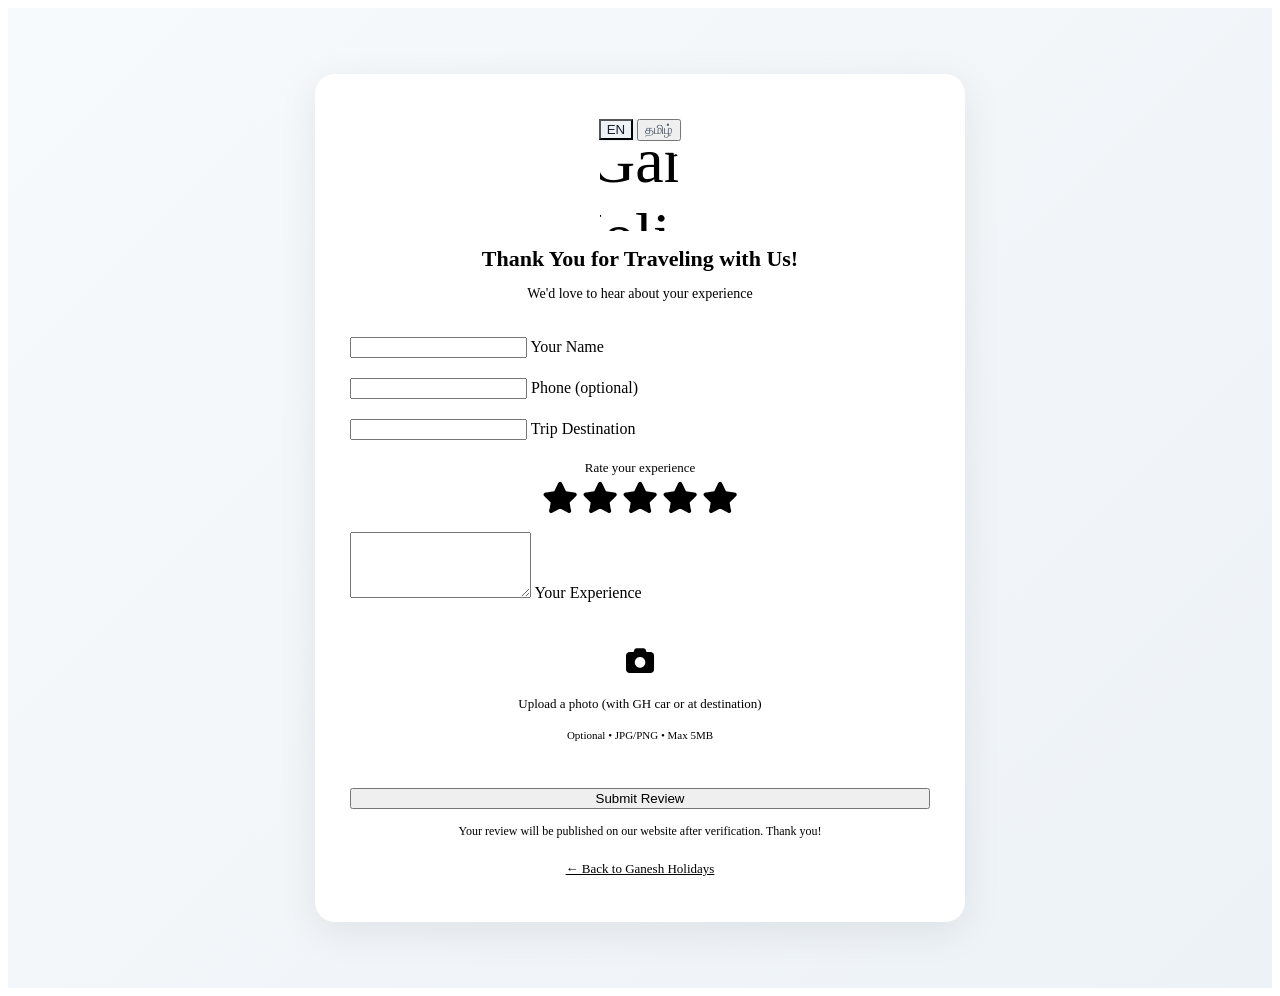
==== review.html @ cfc6bd31 "Add files via upload" ====
<!DOCTYPE html>
<html lang="en">
<head>
    <meta charset="UTF-8">
    <meta name="viewport" content="width=device-width, initial-scale=1.0">
    <title>Share Your Experience - Ganesh Holidays</title>
    <meta name="description" content="Share your travel experience with Ganesh Holidays. Your feedback helps us serve you better.">
    <link rel="icon" type="image/svg+xml" href="assets/favicon.svg">
    <link href="https://fonts.googleapis.com/css2?family=Sora:wght@300;400;600;700&family=Noto+Sans+Tamil:wght@300;400;600;700&display=swap" rel="stylesheet">
    <link rel="stylesheet" href="https://cdnjs.cloudflare.com/ajax/libs/font-awesome/6.5.1/css/all.min.css">
    <link rel="stylesheet" href="css/style.css">
    <style>
        .review-page {
            min-height: 100vh;
            background: linear-gradient(135deg, #f7fafc 0%, #edf2f7 100%);
            padding: 40px 20px;
            display: flex;
            align-items: center;
            justify-content: center;
        }
        .review-container {
            max-width: 580px;
            width: 100%;
            background: white;
            border-radius: 20px;
            padding: 45px 35px;
            box-shadow: 0 10px 40px rgba(0,0,0,0.08);
        }
        .review-header {
            text-align: center;
            margin-bottom: 35px;
        }
        .review-header .icon {
            font-size: 40px;
            margin-bottom: 12px;
        }
        .review-header h1 {
            font-size: 22px;
            color: var(--blue-dark);
            margin-bottom: 8px;
        }
        .review-header p {
            font-size: 14px;
            color: var(--gray-500);
        }
        .review-form {
            display: flex;
            flex-direction: column;
            gap: 20px;
        }
        .star-rating {
            text-align: center;
        }
        .star-rating label {
            font-size: 13px;
            color: var(--gray-600);
            display: block;
            margin-bottom: 8px;
        }
        .stars {
            display: flex;
            justify-content: center;
            gap: 8px;
        }
        .stars i {
            font-size: 28px;
            color: var(--gray-200);
            cursor: pointer;
            transition: color 0.2s, transform 0.2s;
        }
        .stars i:hover,
        .stars i.active {
            color: var(--gold);
            transform: scale(1.15);
        }
        .photo-upload {
            border: 2px dashed var(--gray-200);
            border-radius: var(--radius-md);
            padding: 25px;
            text-align: center;
            cursor: pointer;
            transition: var(--transition);
        }
        .photo-upload:hover {
            border-color: var(--gold);
            background: #fffbf5;
        }
        .photo-upload i {
            font-size: 28px;
            color: var(--gray-300);
            margin-bottom: 8px;
        }
        .photo-upload p {
            font-size: 13px;
            color: var(--gray-500);
        }
        .photo-upload small {
            font-size: 11px;
            color: var(--gray-300);
        }
        .review-lang {
            display: flex;
            justify-content: center;
            margin-bottom: 10px;
        }
        .review-lang .lang-toggle {
            background: #edf2f7;
        }
        .review-lang .lang-btn {
            color: #4a5568;
        }
        .review-lang .lang-btn.active {
            background: var(--gold);
            color: #1a202c;
        }
        .review-note {
            text-align: center;
            font-size: 12px;
            color: var(--gray-500);
            margin-top: 15px;
        }
        .back-link {
            text-align: center;
            margin-top: 20px;
        }
        .back-link a {
            color: var(--blue-dark);
            font-size: 13px;
            text-decoration: underline;
        }
    </style>
</head>
<body>
    <div class="review-page">
        <div class="review-container">
            <div class="review-lang">
                <div class="lang-toggle">
                    <button class="lang-btn active" data-lang="en">EN</button>
                    <button class="lang-btn" data-lang="ta">தமிழ்</button>
                </div>
            </div>

            <div class="review-header">
                <div class="icon" style="width:80px; height:80px; overflow:hidden; border-radius:12px; margin:0 auto;"><img src="assets/logo.jpg" alt="Ganesh Holidays" style="width:100%; height:100%; object-fit:cover; object-position:center 20%; transform:scale(1.6);"></div>
                <h1 data-i18n="review.page.title">Thank You for Traveling with Us!</h1>
                <p data-i18n="review.page.subtitle">We'd love to hear about your experience</p>
            </div>

            <form class="review-form" id="reviewForm" action="https://formspree.io/f/YOUR_FORM_ID" method="POST">
                <div class="form-group">
                    <input type="text" name="name" required placeholder=" " id="revName">
                    <label for="revName" data-i18n="review.form.name">Your Name</label>
                </div>

                <div class="form-group">
                    <input type="tel" name="phone" placeholder=" " id="revPhone">
                    <label for="revPhone" data-i18n="review.form.phone">Phone (optional)</label>
                </div>

                <div class="form-group">
                    <input type="text" name="destination" required placeholder=" " id="revDest">
                    <label for="revDest" data-i18n="review.form.destination">Trip Destination</label>
                </div>

                <div class="star-rating">
                    <label data-i18n="review.form.rating">Rate your experience</label>
                    <div class="stars" id="starRating">
                        <i class="fas fa-star" data-rating="1"></i>
                        <i class="fas fa-star" data-rating="2"></i>
                        <i class="fas fa-star" data-rating="3"></i>
                        <i class="fas fa-star" data-rating="4"></i>
                        <i class="fas fa-star" data-rating="5"></i>
                    </div>
                    <input type="hidden" name="rating" id="ratingValue" value="5">
                </div>

                <div class="form-group">
                    <textarea name="feedback" rows="4" required placeholder=" " id="revFeedback"></textarea>
                    <label for="revFeedback" data-i18n="review.form.feedback">Your Experience</label>
                </div>

                <div class="photo-upload" id="photoUpload">
                    <i class="fas fa-camera"></i>
                    <p data-i18n="review.form.photo">Upload a photo (with GH car or at destination)</p>
                    <small data-i18n="review.form.photoHint">Optional • JPG/PNG • Max 5MB</small>
                    <input type="file" name="photo" accept="image/*" style="display:none" id="photoInput">
                </div>

                <button type="submit" class="btn btn-primary btn-full" data-i18n="review.form.submit">Submit Review</button>
            </form>

            <p class="review-note" data-i18n="review.form.note">Your review will be published on our website after verification. Thank you!</p>

            <div class="back-link">
                <a href="index.html" data-i18n="review.back">← Back to Ganesh Holidays</a>
            </div>
        </div>
    </div>

    <script src="js/i18n.js"></script>
    <script>
        // Star rating interaction
        const stars = document.querySelectorAll('#starRating i');
        const ratingInput = document.getElementById('ratingValue');

        stars.forEach(star => {
            star.addEventListener('click', () => {
                const rating = star.getAttribute('data-rating');
                ratingInput.value = rating;

                stars.forEach((s, index) => {
                    if (index < rating) {
                        s.classList.add('active');
                    } else {
                        s.classList.remove('active');
                    }
                });
            });

            star.addEventListener('mouseenter', () => {
                const rating = star.getAttribute('data-rating');
                stars.forEach((s, index) => {
                    if (index < rating) {
                        s.style.color = 'var(--gold)';
                    } else {
                        s.style.color = '';
                    }
                });
            });
        });

        document.getElementById('starRating').addEventListener('mouseleave', () => {
            const currentRating = ratingInput.value;
            stars.forEach((s, index) => {
                s.style.color = '';
                if (index < currentRating) {
                    s.classList.add('active');
                }
            });
        });

        // Set all stars active by default (rating 5)
        stars.forEach(s => s.classList.add('active'));

        // Photo upload click
        document.getElementById('photoUpload').addEventListener('click', () => {
            document.getElementById('photoInput').click();
        });

        document.getElementById('photoInput').addEventListener('change', (e) => {
            if (e.target.files.length > 0) {
                const fileName = e.target.files[0].name;
                document.querySelector('#photoUpload p').textContent = '✅ ' + fileName;
            }
        });

        // Form submission
        document.getElementById('reviewForm').addEventListener('submit', (e) => {
            e.preventDefault();
            alert('Thank you! Your review has been submitted and will appear on our website after approval.');
            e.target.reset();
            stars.forEach(s => s.classList.add('active'));
            ratingInput.value = 5;
            document.querySelector('#photoUpload p').textContent = 'Upload a photo (with GTT car or at destination)';
        });
    </script>
</body>
</html>
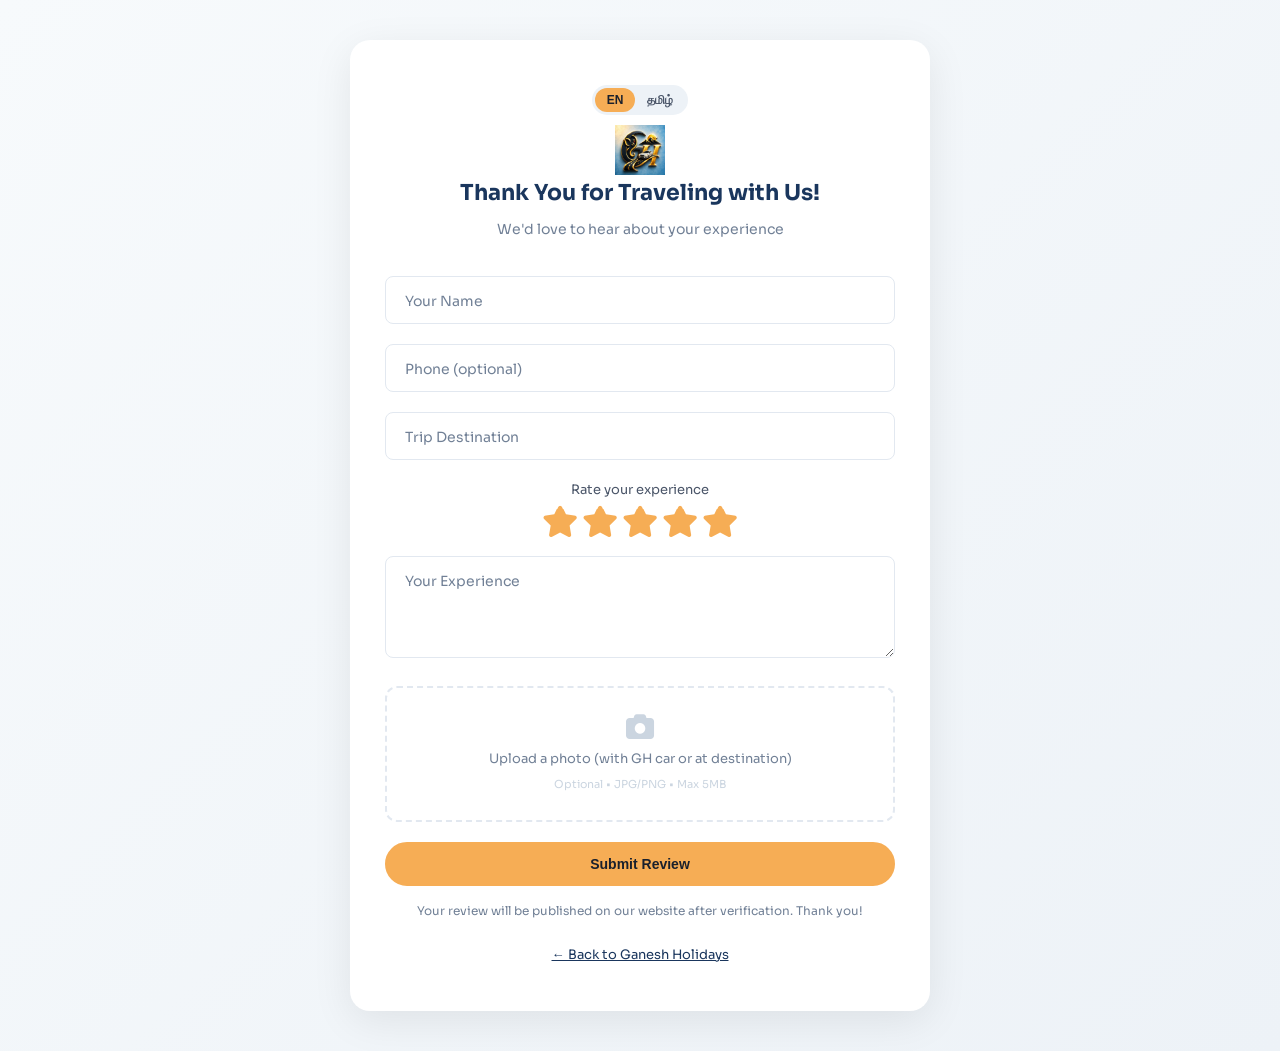
==== commit 8c7101f5: "Add files via upload" ====
--- a/review.html
+++ b/review.html
@@ -141,7 +141,7 @@
             </div>
 
             <div class="review-header">
-                <div class="icon" style="width:80px; height:80px; overflow:hidden; border-radius:12px; margin:0 auto;"><img src="assets/logo.jpg" alt="Ganesh Holidays" style="width:100%; height:100%; object-fit:cover; object-position:center 20%; transform:scale(1.6);"></div>
+                <div class="icon" style="width:50px; height:50px; margin:0 auto;"><img src="assets/logo.jpg" alt="Ganesh Holidays" style="width:100%; height:100%; object-fit:contain;"></div>
                 <h1 data-i18n="review.page.title">Thank You for Traveling with Us!</h1>
                 <p data-i18n="review.page.subtitle">We'd love to hear about your experience</p>
             </div>
--- a/css/style.css
+++ b/css/style.css
@@ -0,0 +1,1123 @@
+/* ============================================
+   GANESH TRAVELS - Main Stylesheet
+   Color Palette: Blue (#1a365d) + Gold (#f6ad55)
+   ============================================ */
+
+/* === RESET & BASE === */
+*, *::before, *::after {
+    margin: 0;
+    padding: 0;
+    box-sizing: border-box;
+}
+
+:root {
+    --blue-dark: #1a365d;
+    --blue-mid: #2a4a7f;
+    --blue-light: #3b5998;
+    --gold: #f6ad55;
+    --gold-dark: #dd9a3c;
+    --gold-light: #fbd38d;
+    --white: #ffffff;
+    --gray-50: #f7fafc;
+    --gray-100: #edf2f7;
+    --gray-200: #e2e8f0;
+    --gray-300: #cbd5e0;
+    --gray-500: #718096;
+    --gray-600: #4a5568;
+    --gray-700: #2d3748;
+    --gray-900: #1a202c;
+    --shadow-sm: 0 2px 8px rgba(0,0,0,0.08);
+    --shadow-md: 0 4px 20px rgba(0,0,0,0.1);
+    --shadow-lg: 0 10px 40px rgba(0,0,0,0.12);
+    --radius-sm: 8px;
+    --radius-md: 12px;
+    --radius-lg: 20px;
+    --transition: all 0.3s ease;
+}
+
+html {
+    scroll-behavior: smooth;
+    scroll-padding-top: 60px;
+}
+
+body {
+    font-family: 'Sora', sans-serif;
+    font-size: 16px;
+    line-height: 1.6;
+    color: var(--gray-700);
+    background: var(--white);
+    overflow-x: hidden;
+}
+
+body.tamil {
+    font-family: 'Noto Sans Tamil', 'Sora', sans-serif;
+}
+
+a {
+    text-decoration: none;
+    color: inherit;
+}
+
+img {
+    max-width: 100%;
+    height: auto;
+    display: block;
+}
+
+.container {
+    max-width: 1200px;
+    margin: 0 auto;
+    padding: 0 20px;
+}
+
+/* === NAVIGATION === */
+.navbar {
+    position: fixed;
+    top: 0;
+    left: 0;
+    right: 0;
+    z-index: 1000;
+    background: rgba(15, 23, 42, 0.95);
+    backdrop-filter: blur(12px);
+    -webkit-backdrop-filter: blur(12px);
+    border-bottom: 1px solid rgba(246, 173, 85, 0.15);
+    transition: var(--transition);
+}
+
+.navbar.scrolled {
+    background: rgba(15, 23, 42, 0.98);
+    box-shadow: 0 2px 20px rgba(0,0,0,0.4);
+}
+
+.nav-container {
+    max-width: 1200px;
+    margin: 0 auto;
+    padding: 8px 20px;
+    display: flex;
+    align-items: center;
+    justify-content: space-between;
+}
+
+.nav-logo {
+    display: flex;
+    align-items: center;
+    gap: 10px;
+}
+
+.logo-icon {
+    position: relative;
+    flex-shrink: 0;
+    width: 50px;
+    height: 50px;
+    overflow: visible;
+    border-radius: 0;
+    background: none;
+}
+
+.logo-img {
+    width: 100%;
+    height: 100%;
+    object-fit: contain;
+    object-position: center center;
+    border-radius: 0;
+    background: none;
+}
+
+.logo-img-footer {
+    filter: brightness(1.1);
+}
+
+.logo-text {
+    display: flex;
+    flex-direction: column;
+}
+
+.logo-brand {
+    font-family: 'Sora', sans-serif;
+    font-weight: 700;
+    font-size: 16px;
+    color: #ffffff;
+    letter-spacing: 1.5px;
+}
+
+.logo-tagline {
+    font-family: 'Josefin Sans', sans-serif;
+    font-weight: 400;
+    font-size: 9px;
+    color: #f6ad55;
+    letter-spacing: 2px;
+    text-transform: uppercase;
+}
+
+.nav-menu {
+    display: flex;
+    gap: 28px;
+}
+
+.nav-link {
+    font-size: 14px;
+    font-weight: 600;
+    color: rgba(255, 255, 255, 0.75);
+    transition: var(--transition);
+    position: relative;
+}
+
+.nav-link::after {
+    content: '';
+    position: absolute;
+    bottom: -4px;
+    left: 0;
+    width: 0;
+    height: 2px;
+    background: var(--gold);
+    transition: width 0.3s ease;
+}
+
+.nav-link:hover {
+    color: #ffffff;
+}
+
+.nav-link:hover::after {
+    width: 100%;
+}
+
+.nav-right {
+    display: flex;
+    align-items: center;
+    gap: 15px;
+}
+
+.lang-toggle {
+    display: flex;
+    background: rgba(255, 255, 255, 0.1);
+    border-radius: 20px;
+    padding: 3px;
+}
+
+.lang-btn {
+    border: none;
+    background: transparent;
+    padding: 5px 12px;
+    border-radius: 18px;
+    font-size: 12px;
+    cursor: pointer;
+    transition: var(--transition);
+    font-weight: 600;
+    color: rgba(255, 255, 255, 0.6);
+}
+
+.lang-btn.active {
+    background: var(--gold);
+    color: var(--gray-900);
+}
+
+.nav-hamburger {
+    display: none;
+    flex-direction: column;
+    gap: 5px;
+    background: none;
+    border: none;
+    cursor: pointer;
+    padding: 5px;
+}
+
+.nav-hamburger span {
+    width: 24px;
+    height: 2px;
+    background: #ffffff;
+    transition: var(--transition);
+}
+
+/* === HERO === */
+.hero {
+    height: 100vh;
+    min-height: 600px;
+    position: relative;
+    display: flex;
+    align-items: center;
+    justify-content: center;
+}
+
+.hero-bg {
+    position: absolute;
+    inset: 0;
+}
+
+.hero-img {
+    width: 100%;
+    height: 100%;
+    object-fit: cover;
+}
+
+.hero-overlay {
+    position: absolute;
+    inset: 0;
+    background: linear-gradient(135deg, rgba(26, 54, 93, 0.8) 0%, rgba(26, 54, 93, 0.4) 100%);
+}
+
+.hero-content {
+    position: relative;
+    z-index: 2;
+    text-align: center;
+    padding: 0 20px;
+}
+
+.hero-title {
+    font-size: clamp(2rem, 5vw, 3.5rem);
+    font-weight: 800;
+    color: white;
+    margin-bottom: 16px;
+    line-height: 1.2;
+}
+
+.hero-subtitle {
+    font-size: clamp(1rem, 2vw, 1.2rem);
+    color: rgba(255,255,255,0.85);
+    max-width: 600px;
+    margin: 0 auto 30px;
+    font-weight: 300;
+}
+
+.hero-scroll {
+    position: absolute;
+    bottom: 30px;
+    left: 50%;
+    transform: translateX(-50%);
+    color: white;
+    font-size: 20px;
+    animation: bounce 2s infinite;
+}
+
+@keyframes bounce {
+    0%, 100% { transform: translateX(-50%) translateY(0); }
+    50% { transform: translateX(-50%) translateY(10px); }
+}
+
+/* === BUTTONS === */
+.btn {
+    display: inline-block;
+    padding: 12px 28px;
+    border-radius: 30px;
+    font-size: 14px;
+    font-weight: 600;
+    cursor: pointer;
+    transition: var(--transition);
+    border: 2px solid transparent;
+    text-align: center;
+}
+
+.btn-primary {
+    background: var(--gold);
+    color: var(--gray-900);
+    border-color: var(--gold);
+}
+
+.btn-primary:hover {
+    background: var(--gold-dark);
+    border-color: var(--gold-dark);
+    transform: translateY(-2px);
+    box-shadow: 0 8px 25px rgba(246, 173, 85, 0.3);
+}
+
+.btn-outline {
+    background: transparent;
+    color: var(--blue-dark);
+    border-color: var(--blue-dark);
+}
+
+.btn-outline:hover {
+    background: var(--blue-dark);
+    color: white;
+    transform: translateY(-2px);
+}
+
+.btn-full {
+    width: 100%;
+}
+
+/* === SECTIONS === */
+.section {
+    padding: 40px 0 60px;
+}
+
+.section-title {
+    font-size: clamp(1.5rem, 3vw, 2.2rem);
+    font-weight: 700;
+    color: var(--blue-dark);
+    text-align: center;
+    margin-bottom: 10px;
+}
+
+.section-subtitle {
+    font-size: 15px;
+    color: var(--gray-500);
+    text-align: center;
+    margin-bottom: 40px;
+    font-weight: 300;
+}
+
+/* === ABOUT === */
+.about {
+    background: var(--gray-50);
+}
+
+.about-grid {
+    display: grid;
+    grid-template-columns: 1fr 1fr;
+    gap: 50px;
+    align-items: center;
+}
+
+.about-text p {
+    font-size: 15px;
+    line-height: 1.8;
+    color: var(--gray-600);
+}
+
+.stats-grid {
+    display: grid;
+    grid-template-columns: 1fr 1fr;
+    gap: 20px;
+}
+
+.stat-card {
+    background: white;
+    padding: 25px;
+    border-radius: var(--radius-md);
+    text-align: center;
+    box-shadow: var(--shadow-sm);
+    transition: var(--transition);
+}
+
+.stat-card:hover {
+    transform: translateY(-3px);
+    box-shadow: var(--shadow-md);
+}
+
+.stat-number {
+    font-size: 2.5rem;
+    font-weight: 800;
+    color: var(--gold);
+    line-height: 1;
+    margin-bottom: 5px;
+}
+
+.stat-number::after {
+    content: '+';
+}
+
+.stat-label {
+    font-size: 13px;
+    color: var(--gray-500);
+    font-weight: 400;
+}
+
+/* === SERVICES === */
+.services-grid {
+    display: grid;
+    grid-template-columns: repeat(3, 1fr);
+    gap: 25px;
+}
+
+.service-card {
+    background: white;
+    padding: 35px 25px;
+    border-radius: var(--radius-md);
+    text-align: center;
+    box-shadow: var(--shadow-sm);
+    transition: var(--transition);
+    border: 1px solid var(--gray-100);
+}
+
+.service-card:hover {
+    transform: translateY(-5px);
+    box-shadow: var(--shadow-lg);
+    border-color: var(--gold);
+}
+
+.service-icon {
+    width: 60px;
+    height: 60px;
+    background: linear-gradient(135deg, var(--blue-dark), var(--blue-mid));
+    border-radius: 50%;
+    display: flex;
+    align-items: center;
+    justify-content: center;
+    margin: 0 auto 18px;
+    color: white;
+    font-size: 22px;
+}
+
+.service-card h3 {
+    font-size: 16px;
+    color: var(--blue-dark);
+    margin-bottom: 10px;
+    font-weight: 600;
+}
+
+.service-card p {
+    font-size: 13px;
+    color: var(--gray-500);
+    line-height: 1.6;
+}
+
+/* === PACKAGES === */
+.packages {
+    background: var(--gray-50);
+}
+
+.packages-grid {
+    display: grid;
+    grid-template-columns: repeat(3, 1fr);
+    gap: 25px;
+}
+
+.package-card {
+    background: white;
+    border-radius: var(--radius-md);
+    overflow: hidden;
+    box-shadow: var(--shadow-sm);
+    transition: var(--transition);
+}
+
+.package-card:hover {
+    transform: translateY(-5px);
+    box-shadow: var(--shadow-lg);
+}
+
+.package-img {
+    position: relative;
+    height: 200px;
+    overflow: hidden;
+}
+
+.package-img img {
+    width: 100%;
+    height: 100%;
+    object-fit: cover;
+    transition: transform 0.5s ease;
+}
+
+.package-card:hover .package-img img {
+    transform: scale(1.05);
+}
+
+.package-badge {
+    position: absolute;
+    top: 12px;
+    left: 12px;
+    background: var(--gold);
+    color: var(--gray-900);
+    padding: 4px 12px;
+    border-radius: 20px;
+    font-size: 11px;
+    font-weight: 700;
+}
+
+.package-badge-hot {
+    background: #e53e3e;
+    color: white;
+}
+
+.package-info {
+    padding: 20px;
+}
+
+.package-info h3 {
+    font-size: 17px;
+    color: var(--blue-dark);
+    margin-bottom: 8px;
+    font-weight: 700;
+}
+
+.package-duration {
+    font-size: 13px;
+    color: var(--gray-500);
+    margin-bottom: 8px;
+}
+
+.package-duration i {
+    color: var(--gold);
+    margin-right: 5px;
+}
+
+.package-price {
+    font-size: 13px;
+    font-weight: 500;
+    color: var(--gray-600);
+    margin-bottom: 15px;
+    line-height: 1.5;
+}
+
+.package-price i {
+    color: var(--gold);
+    margin-right: 5px;
+}
+
+.packages-note {
+    text-align: center;
+    margin-top: 30px;
+    font-size: 15px;
+    font-weight: 600;
+    color: var(--blue-dark);
+    background: #fef9e7;
+    padding: 18px 25px;
+    border-radius: var(--radius-sm);
+    border: 1px solid #f6ad55;
+    border-left: 4px solid var(--gold);
+}
+
+.packages-note i {
+    color: var(--gold);
+    margin-right: 8px;
+    font-size: 16px;
+}
+
+/* === WHY CHOOSE US === */
+.whyus-grid {
+    display: grid;
+    grid-template-columns: repeat(3, 1fr);
+    gap: 30px;
+}
+
+.whyus-item {
+    text-align: center;
+    padding: 25px;
+}
+
+.whyus-item i {
+    font-size: 32px;
+    color: var(--gold);
+    margin-bottom: 15px;
+}
+
+.whyus-item h4 {
+    font-size: 16px;
+    color: var(--blue-dark);
+    margin-bottom: 8px;
+    font-weight: 600;
+}
+
+.whyus-item p {
+    font-size: 13px;
+    color: var(--gray-500);
+    line-height: 1.6;
+}
+
+/* === GALLERY === */
+.gallery {
+    background: var(--gray-50);
+}
+
+.gallery-grid {
+    display: grid;
+    grid-template-columns: repeat(3, 1fr);
+    gap: 15px;
+}
+
+.gallery-item {
+    border-radius: var(--radius-sm);
+    overflow: hidden;
+    aspect-ratio: 4/3;
+    cursor: pointer;
+    position: relative;
+}
+
+.gallery-item::after {
+    content: '';
+    position: absolute;
+    inset: 0;
+    background: rgba(26, 54, 93, 0);
+    transition: var(--transition);
+}
+
+.gallery-item:hover::after {
+    background: rgba(26, 54, 93, 0.2);
+}
+
+.gallery-item img {
+    width: 100%;
+    height: 100%;
+    object-fit: cover;
+    transition: transform 0.5s ease;
+}
+
+.gallery-item:hover img {
+    transform: scale(1.08);
+}
+
+/* === REVIEWS === */
+.reviews-grid {
+    display: grid;
+    grid-template-columns: repeat(3, 1fr);
+    gap: 25px;
+}
+
+.review-card {
+    background: white;
+    padding: 30px;
+    border-radius: var(--radius-md);
+    box-shadow: var(--shadow-sm);
+    border: 1px solid var(--gray-100);
+    transition: var(--transition);
+}
+
+.review-card:hover {
+    box-shadow: var(--shadow-md);
+    transform: translateY(-3px);
+}
+
+.review-stars {
+    color: var(--gold);
+    margin-bottom: 15px;
+    font-size: 14px;
+}
+
+.review-text {
+    font-size: 14px;
+    color: var(--gray-600);
+    line-height: 1.7;
+    margin-bottom: 20px;
+    font-style: italic;
+}
+
+.review-author {
+    display: flex;
+    align-items: center;
+    gap: 12px;
+}
+
+.review-avatar {
+    width: 40px;
+    height: 40px;
+    min-width: 40px;
+    min-height: 40px;
+    background: var(--blue-dark);
+    color: white;
+    border-radius: 50%;
+    display: flex;
+    align-items: center;
+    justify-content: center;
+    font-size: 13px;
+    font-weight: 700;
+}
+
+.review-author strong {
+    font-size: 14px;
+    color: var(--blue-dark);
+    display: block;
+}
+
+.review-author span {
+    font-size: 12px;
+    color: var(--gray-500);
+}
+
+.review-cta {
+    text-align: center;
+    margin-top: 40px;
+}
+
+/* === CONTACT === */
+.contact {
+    background: var(--gray-50);
+}
+
+.contact-grid {
+    display: grid;
+    grid-template-columns: 1fr 1fr;
+    gap: 50px;
+}
+
+.contact-info {
+    display: flex;
+    flex-direction: column;
+    gap: 25px;
+}
+
+.contact-item {
+    display: flex;
+    align-items: flex-start;
+    gap: 15px;
+}
+
+.contact-item i {
+    width: 40px;
+    height: 40px;
+    background: var(--blue-dark);
+    color: white;
+    border-radius: 50%;
+    display: flex;
+    align-items: center;
+    justify-content: center;
+    font-size: 16px;
+    flex-shrink: 0;
+}
+
+.contact-item strong {
+    display: block;
+    font-size: 14px;
+    color: var(--blue-dark);
+    margin-bottom: 3px;
+}
+
+.contact-item a,
+.contact-item p {
+    font-size: 14px;
+    color: var(--gray-600);
+}
+
+.contact-item a:hover {
+    color: var(--gold);
+}
+
+.contact-social {
+    display: flex;
+    gap: 12px;
+    margin-top: 10px;
+}
+
+.contact-social a {
+    width: 40px;
+    height: 40px;
+    background: var(--gray-100);
+    border-radius: 50%;
+    display: flex;
+    align-items: center;
+    justify-content: center;
+    color: var(--blue-dark);
+    transition: var(--transition);
+}
+
+.contact-social a:hover {
+    background: var(--gold);
+    color: white;
+}
+
+/* Contact Form */
+.contact-form {
+    display: flex;
+    flex-direction: column;
+    gap: 20px;
+}
+
+.form-group {
+    position: relative;
+}
+
+.form-group input,
+.form-group textarea {
+    width: 100%;
+    padding: 14px 16px;
+    border: 1px solid var(--gray-200);
+    border-radius: var(--radius-sm);
+    font-size: 14px;
+    font-family: inherit;
+    background: white;
+    transition: var(--transition);
+}
+
+.form-group input:focus,
+.form-group textarea:focus {
+    outline: none;
+    border-color: var(--gold);
+    box-shadow: 0 0 0 3px rgba(246, 173, 85, 0.1);
+}
+
+.form-group label {
+    position: absolute;
+    left: 16px;
+    top: 14px;
+    font-size: 14px;
+    color: var(--gray-500);
+    transition: var(--transition);
+    pointer-events: none;
+    background: white;
+    padding: 0 4px;
+}
+
+.form-group input:focus + label,
+.form-group input:not(:placeholder-shown) + label,
+.form-group textarea:focus + label,
+.form-group textarea:not(:placeholder-shown) + label {
+    top: -8px;
+    font-size: 11px;
+    color: var(--gold);
+}
+
+/* === FOOTER === */
+.footer {
+    background: var(--blue-dark);
+    color: rgba(255,255,255,0.7);
+    padding: 60px 0 20px;
+}
+
+.footer-grid {
+    display: grid;
+    grid-template-columns: 2fr 1fr 1fr;
+    gap: 40px;
+    margin-bottom: 40px;
+}
+
+.footer-brand p {
+    font-size: 13px;
+    margin-top: 15px;
+    line-height: 1.7;
+}
+
+.footer-links h4 {
+    color: white;
+    font-size: 15px;
+    margin-bottom: 15px;
+    font-weight: 600;
+}
+
+.footer-links a {
+    display: block;
+    font-size: 13px;
+    margin-bottom: 8px;
+    transition: var(--transition);
+}
+
+.footer-links a:hover {
+    color: var(--gold);
+    padding-left: 5px;
+}
+
+.footer-bottom {
+    border-top: 1px solid rgba(255,255,255,0.1);
+    padding-top: 20px;
+    text-align: center;
+    font-size: 13px;
+}
+
+/* === BACK TO TOP === */
+.back-to-top {
+    position: fixed;
+    bottom: 30px;
+    right: 30px;
+    width: 45px;
+    height: 45px;
+    background: var(--gold);
+    color: var(--gray-900);
+    border: none;
+    border-radius: 50%;
+    cursor: pointer;
+    font-size: 16px;
+    display: flex;
+    align-items: center;
+    justify-content: center;
+    opacity: 0;
+    visibility: hidden;
+    transition: var(--transition);
+    box-shadow: var(--shadow-md);
+    z-index: 999;
+}
+
+.back-to-top.visible {
+    opacity: 1;
+    visibility: visible;
+}
+
+.back-to-top:hover {
+    transform: translateY(-3px);
+    background: var(--gold-dark);
+}
+
+/* === ANIMATIONS (Fade in on scroll) === */
+.fade-in {
+    opacity: 0;
+    transform: translateY(30px);
+    transition: opacity 0.6s ease, transform 0.6s ease;
+}
+
+.fade-in.visible {
+    opacity: 1;
+    transform: translateY(0);
+}
+
+/* === DESKTOP: Show swiper sections as grid === */
+@media (min-width: 769px) {
+    .services-swiper .swiper-wrapper,
+    .packages-swiper .swiper-wrapper,
+    .whyus-swiper .swiper-wrapper,
+    .reviews-swiper .swiper-wrapper {
+        display: grid;
+        grid-template-columns: repeat(3, 1fr);
+        gap: 20px;
+    }
+
+    .services-swiper .swiper-slide,
+    .packages-swiper .swiper-slide,
+    .whyus-swiper .swiper-slide,
+    .reviews-swiper .swiper-slide {
+        width: 100% !important;
+    }
+}
+
+/* === RESPONSIVE === */
+@media (max-width: 1024px) {
+    .services-swiper .swiper-wrapper,
+    .packages-swiper .swiper-wrapper,
+    .whyus-swiper .swiper-wrapper,
+    .reviews-swiper .swiper-wrapper {
+        grid-template-columns: repeat(2, 1fr);
+    }
+
+    .footer-grid {
+        grid-template-columns: 1fr 1fr;
+    }
+}
+
+@media (max-width: 768px) {
+    .nav-menu {
+        position: fixed;
+        top: 0;
+        right: -100%;
+        width: 220px;
+        height: 100vh;
+        max-height: 100vh;
+        background: white;
+        flex-direction: column;
+        padding: 70px 25px 30px;
+        gap: 18px;
+        box-shadow: var(--shadow-lg);
+        transition: right 0.3s ease;
+        border-radius: 0 0 0 16px;
+    }
+
+    .nav-menu.active {
+        right: 0;
+    }
+
+    .nav-menu .nav-link {
+        color: #1a365d;
+        font-size: 16px;
+        font-weight: 600;
+    }
+
+    .nav-menu .nav-link:hover {
+        color: #f6ad55;
+    }
+
+    .nav-hamburger {
+        display: flex;
+    }
+
+    .nav-hamburger.active span:nth-child(1) {
+        transform: rotate(45deg) translate(5px, 5px);
+        background: #1a365d;
+    }
+
+    .nav-hamburger.active span:nth-child(2) {
+        opacity: 0;
+    }
+
+    .nav-hamburger.active span:nth-child(3) {
+        transform: rotate(-45deg) translate(5px, -5px);
+        background: #1a365d;
+    }
+
+    .about-grid {
+        grid-template-columns: 1fr;
+    }
+
+    .services-grid,
+    .packages-grid,
+    .reviews-grid,
+    .whyus-grid,
+    .gallery-grid {
+        grid-template-columns: 1fr;
+    }
+
+    /* Swiper carousel for mobile */
+    .services-swiper,
+    .packages-swiper,
+    .whyus-swiper,
+    .gallery-swiper,
+    .reviews-swiper {
+        overflow: hidden;
+        padding: 0 15px;
+    }
+
+    .swiper-slide {
+        width: 100% !important;
+        flex-shrink: 0;
+    }
+
+    .gallery-item {
+        height: 200px;
+        border-radius: var(--radius-sm);
+        overflow: hidden;
+    }
+
+    .gallery-item img {
+        width: 100%;
+        height: 100%;
+        object-fit: cover;
+    }
+
+    .service-card {
+        background: #f0f4ff;
+        border: 1px solid #d6e0f0;
+        min-height: 230px;
+        display: flex;
+        flex-direction: column;
+        justify-content: center;
+    }
+
+    .whyus-item {
+        background: #f0f4ff;
+        border-radius: var(--radius-md);
+        box-shadow: var(--shadow-sm);
+        border: 1px solid #d6e0f0;
+        min-height: 200px;
+        display: flex;
+        flex-direction: column;
+        justify-content: center;
+    }
+
+    .contact-grid {
+        grid-template-columns: 1fr;
+    }
+
+    .footer-grid {
+        grid-template-columns: 1fr;
+    }
+
+    .hero-title {
+        font-size: 2rem;
+    }
+
+    .section {
+        padding: 30px 0 45px;
+    }
+
+    .logo-tagline {
+        display: none;
+    }
+}
+
+@media (max-width: 480px) {
+    .stats-grid {
+        grid-template-columns: 1fr 1fr;
+        gap: 12px;
+    }
+
+    .stat-card {
+        padding: 18px 12px;
+    }
+
+    .stat-number {
+        font-size: 1.8rem;
+    }
+
+    .lang-toggle {
+        padding: 2px;
+    }
+
+    .lang-btn {
+        padding: 4px 8px;
+        font-size: 11px;
+    }
+}
